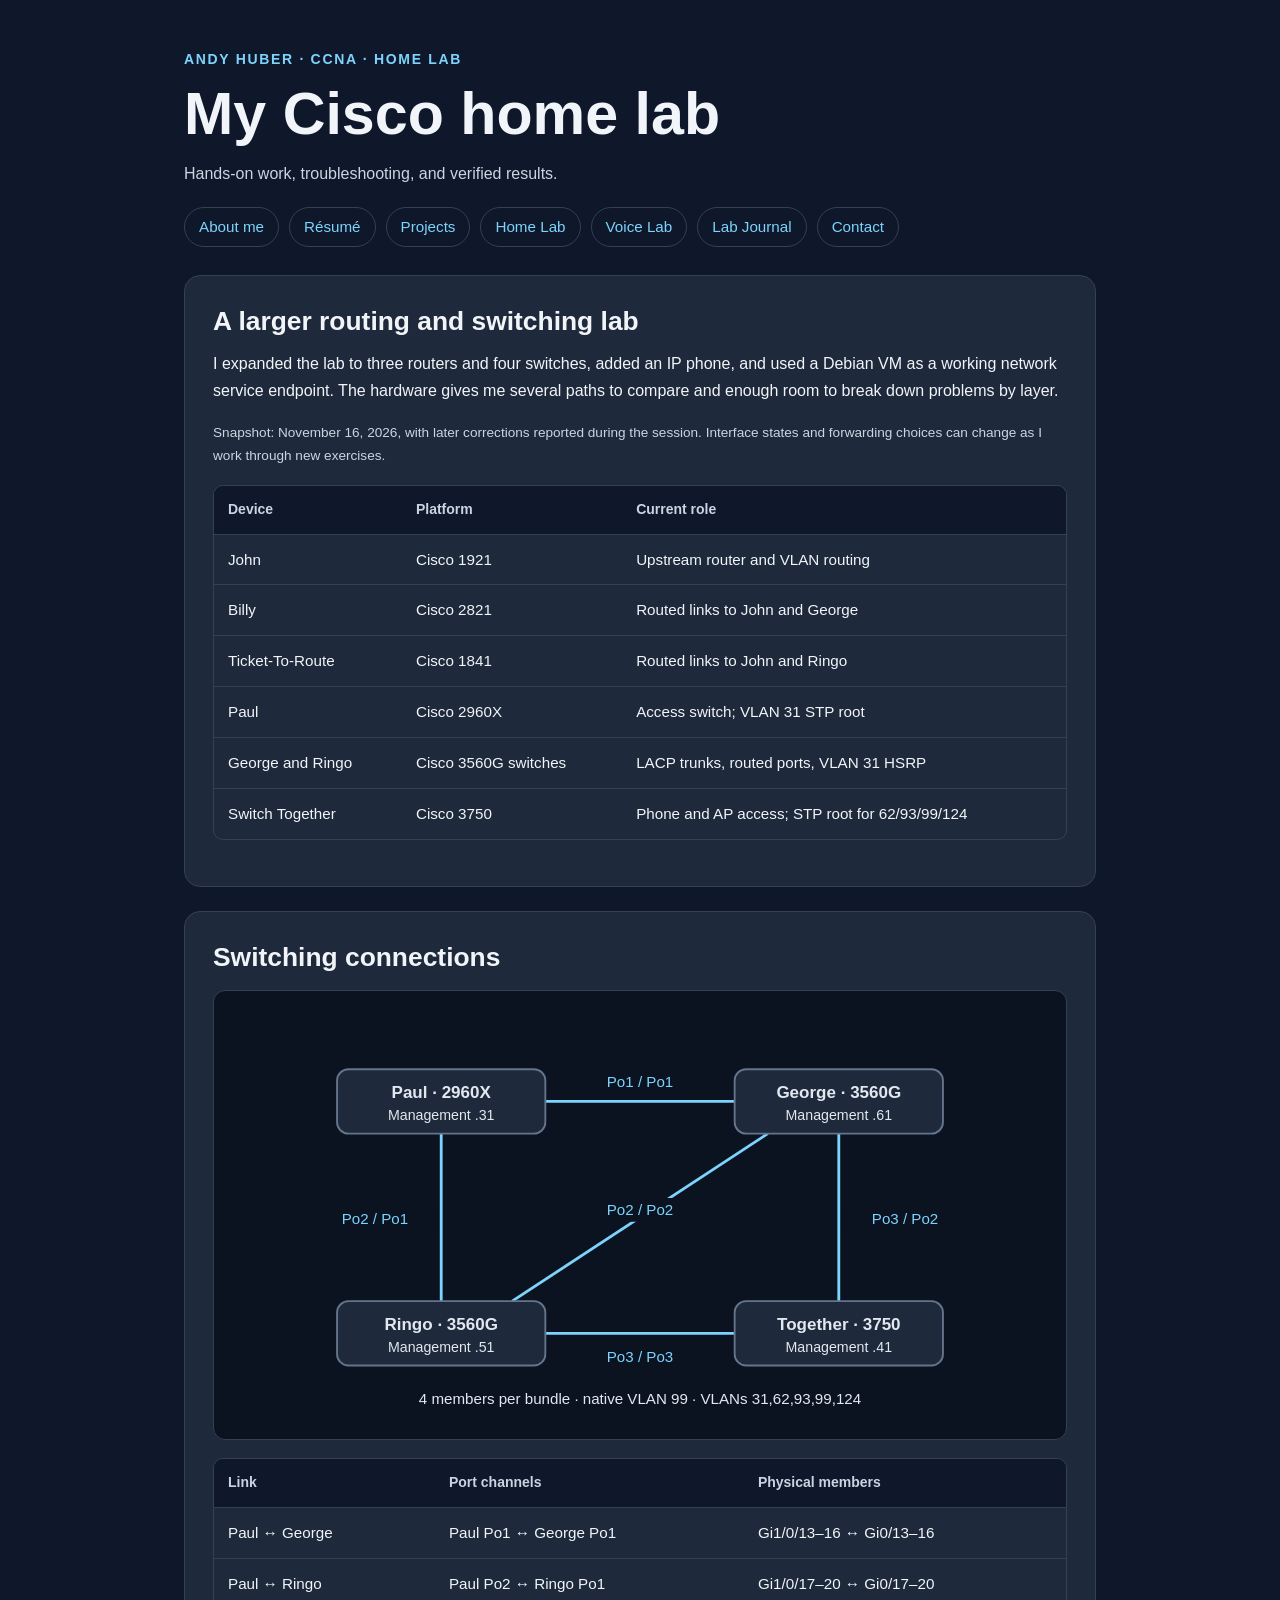
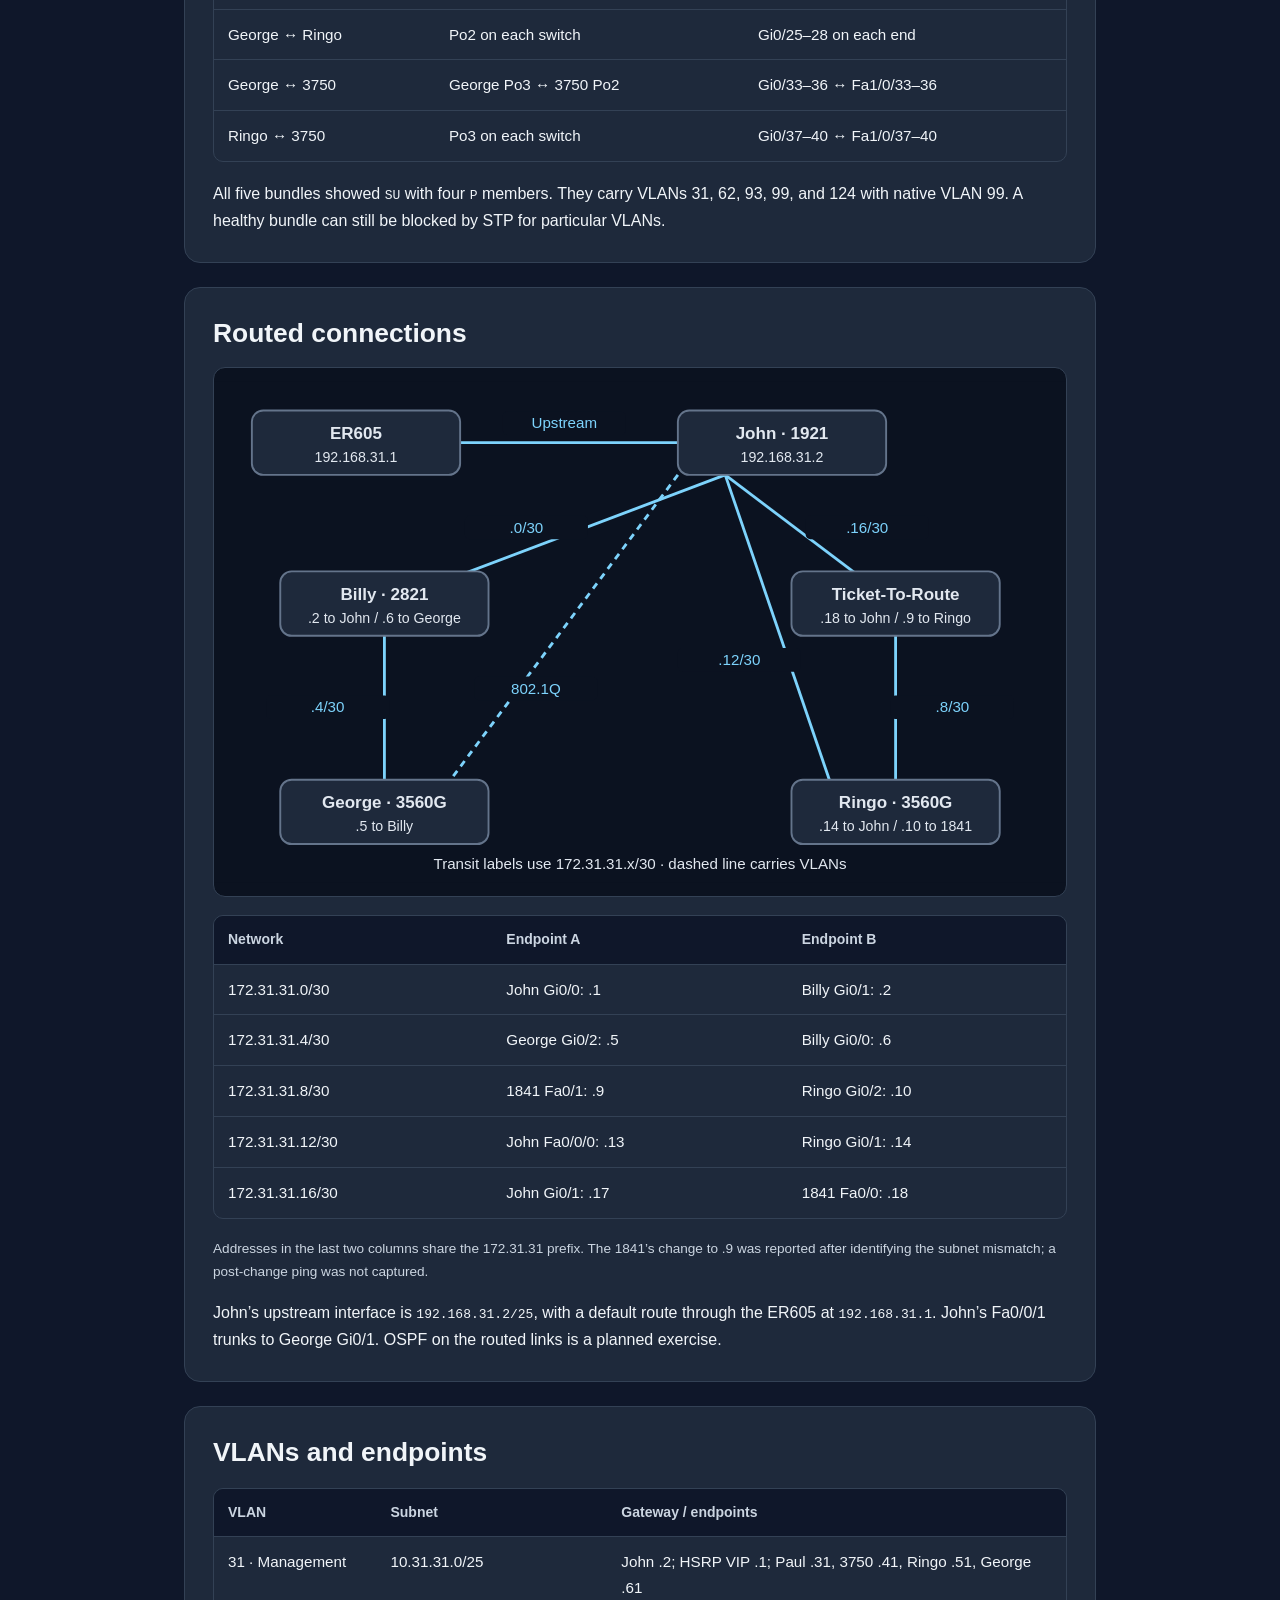
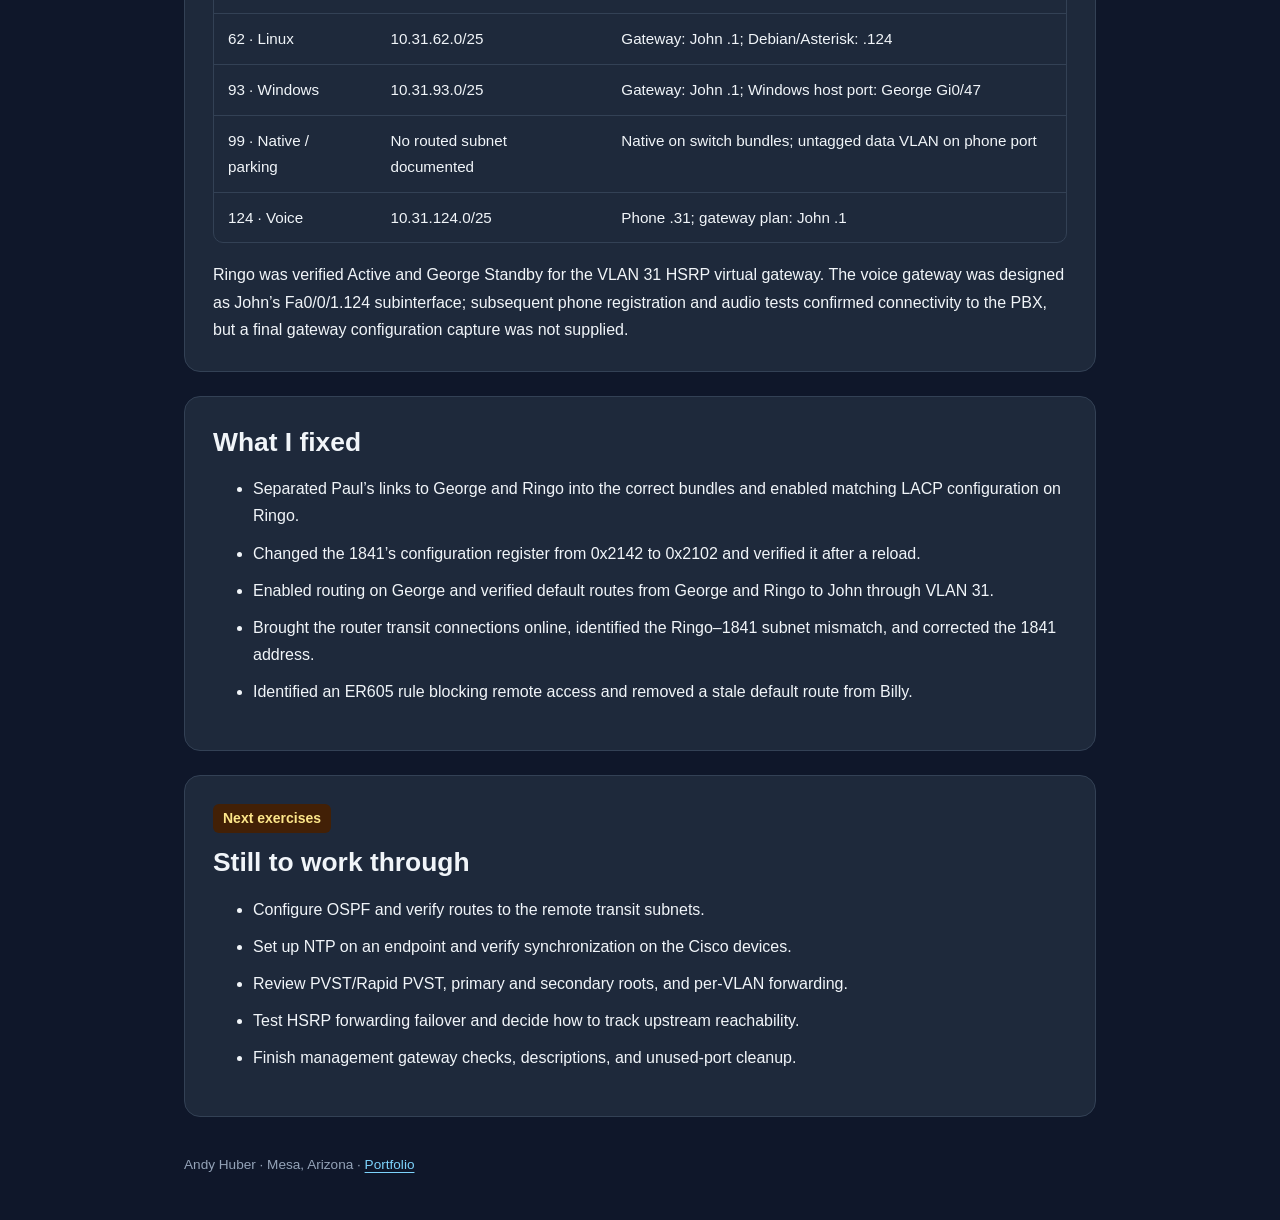
==== home-lab.html @ b241b8c8 "Add files via upload" ====
<!DOCTYPE html>
<html lang="en"><head><meta charset="UTF-8"><meta name="viewport" content="width=device-width, initial-scale=1"><title>My Cisco home lab | Andy Huber, CCNA</title><meta name="description" content="Current Cisco home lab topology, five LACP bundles, routed links, VLAN addressing, and verified troubleshooting work."><link rel="stylesheet" href="portfolio.css">  <!-- Google tag (gtag.js) -->
  <script async src="https://www.googletagmanager.com/gtag/js?id=G-H0VT97FYN4"></script>
  <script>
    window.dataLayer = window.dataLayer || [];
    function gtag(){dataLayer.push(arguments);}
    gtag('js', new Date());
    gtag('config', 'G-H0VT97FYN4');
  </script></head>
<body><a class="skip-link" href="#main">Skip to content</a><div class="page"><header><p class="location">ANDY HUBER · CCNA · HOME LAB</p><h1>My Cisco home lab</h1><p class="subtitle">Hands-on work, troubleshooting, and verified results.</p><nav aria-label="Main navigation"><a href="index.html#about">About me</a><a href="index.html#resume">Résumé</a><a href="index.html#projects">Projects</a><a href="home-lab.html">Home Lab</a><a href="asterisk-lab.html">Voice Lab</a><a href="lab-journal.html">Lab Journal</a><a href="index.html#contact">Contact</a></nav></header><main id="main"><section><h2>A larger routing and switching lab</h2><p>I expanded the lab to three routers and four switches, added an IP phone, and used a Debian VM as a working network service endpoint. The hardware gives me several paths to compare and enough room to break down problems by layer.</p><p class="note">Snapshot: November 16, 2026, with later corrections reported during the session. Interface states and forwarding choices can change as I work through new exercises.</p><div class="table-wrap" role="region" aria-label="Device table" tabindex="0"><table><thead><tr><th scope="col">Device</th><th scope="col">Platform</th><th scope="col">Current role</th></tr></thead><tbody><tr><td>John</td><td>Cisco 1921</td><td>Upstream router and VLAN routing</td></tr><tr><td>Billy</td><td>Cisco 2821</td><td>Routed links to John and George</td></tr><tr><td>Ticket-To-Route</td><td>Cisco 1841</td><td>Routed links to John and Ringo</td></tr><tr><td>Paul</td><td>Cisco 2960X</td><td>Access switch; VLAN 31 STP root</td></tr><tr><td>George and Ringo</td><td>Cisco 3560G switches</td><td>LACP trunks, routed ports, VLAN 31 HSRP</td></tr><tr><td>Switch Together</td><td>Cisco 3750</td><td>Phone and AP access; STP root for 62/93/99/124</td></tr></tbody></table></div></section>
<section><h2>Switching connections</h2><a class="diagram-link" href="switching-topology.svg" target="_blank" rel="noopener"><img class="topology" src="switching-topology.svg" alt="Four-switch topology: Paul connects to George and Ringo; George and Ringo connect to each other and the 3750. Each connection is a four-member LACP bundle." width="900" height="450"></a><div class="table-wrap" role="region" aria-label="Link table" tabindex="0"><table><thead><tr><th scope="col">Link</th><th scope="col">Port channels</th><th scope="col">Physical members</th></tr></thead><tbody><tr><td>Paul ↔ George</td><td>Paul Po1 ↔ George Po1</td><td>Gi1/0/13–16 ↔ Gi0/13–16</td></tr><tr><td>Paul ↔ Ringo</td><td>Paul Po2 ↔ Ringo Po1</td><td>Gi1/0/17–20 ↔ Gi0/17–20</td></tr><tr><td>George ↔ Ringo</td><td>Po2 on each switch</td><td>Gi0/25–28 on each end</td></tr><tr><td>George ↔ 3750</td><td>George Po3 ↔ 3750 Po2</td><td>Gi0/33–36 ↔ Fa1/0/33–36</td></tr><tr><td>Ringo ↔ 3750</td><td>Po3 on each switch</td><td>Gi0/37–40 ↔ Fa1/0/37–40</td></tr></tbody></table></div><p>All five bundles showed <code>SU</code> with four <code>P</code> members. They carry VLANs 31, 62, 93, 99, and 124 with native VLAN 99. A healthy bundle can still be blocked by STP for particular VLANs.</p></section>
<section><h2>Routed connections</h2><a class="diagram-link" href="routed-topology.svg" target="_blank" rel="noopener"><img class="topology" src="routed-topology.svg" alt="John connects upstream to ER605 and by routed links to Billy, Ringo, and the 1841. Billy connects to George, and the 1841 connects to Ringo. John also trunks VLANs to George." width="900" height="530"></a><div class="table-wrap" role="region" aria-label="Network table" tabindex="0"><table><thead><tr><th scope="col">Network</th><th scope="col">Endpoint A</th><th scope="col">Endpoint B</th></tr></thead><tbody><tr><td>172.31.31.0/30</td><td>John Gi0/0: .1</td><td>Billy Gi0/1: .2</td></tr><tr><td>172.31.31.4/30</td><td>George Gi0/2: .5</td><td>Billy Gi0/0: .6</td></tr><tr><td>172.31.31.8/30</td><td>1841 Fa0/1: .9</td><td>Ringo Gi0/2: .10</td></tr><tr><td>172.31.31.12/30</td><td>John Fa0/0/0: .13</td><td>Ringo Gi0/1: .14</td></tr><tr><td>172.31.31.16/30</td><td>John Gi0/1: .17</td><td>1841 Fa0/0: .18</td></tr></tbody></table></div><p class="note">Addresses in the last two columns share the 172.31.31 prefix. The 1841’s change to .9 was reported after identifying the subnet mismatch; a post-change ping was not captured.</p><p>John’s upstream interface is <code>192.168.31.2/25</code>, with a default route through the ER605 at <code>192.168.31.1</code>. John’s Fa0/0/1 trunks to George Gi0/1. OSPF on the routed links is a planned exercise.</p></section>
<section><h2>VLANs and endpoints</h2><div class="table-wrap" role="region" aria-label="VLAN table" tabindex="0"><table><thead><tr><th scope="col">VLAN</th><th scope="col">Subnet</th><th scope="col">Gateway / endpoints</th></tr></thead><tbody><tr><td>31 · Management</td><td>10.31.31.0/25</td><td>John .2; HSRP VIP .1; Paul .31, 3750 .41, Ringo .51, George .61</td></tr><tr><td>62 · Linux</td><td>10.31.62.0/25</td><td>Gateway: John .1; Debian/Asterisk: .124</td></tr><tr><td>93 · Windows</td><td>10.31.93.0/25</td><td>Gateway: John .1; Windows host port: George Gi0/47</td></tr><tr><td>99 · Native / parking</td><td>No routed subnet documented</td><td>Native on switch bundles; untagged data VLAN on phone port</td></tr><tr><td>124 · Voice</td><td>10.31.124.0/25</td><td>Phone .31; gateway plan: John .1</td></tr></tbody></table></div><p>Ringo was verified Active and George Standby for the VLAN 31 HSRP virtual gateway. The voice gateway was designed as John’s Fa0/0/1.124 subinterface; subsequent phone registration and audio tests confirmed connectivity to the PBX, but a final gateway configuration capture was not supplied.</p></section>
<section><h2>What I fixed</h2><ul class="next-list"><li>Separated Paul’s links to George and Ringo into the correct bundles and enabled matching LACP configuration on Ringo.</li><li>Changed the 1841’s configuration register from 0x2142 to 0x2102 and verified it after a reload.</li><li>Enabled routing on George and verified default routes from George and Ringo to John through VLAN 31.</li><li>Brought the router transit connections online, identified the Ringo–1841 subnet mismatch, and corrected the 1841 address.</li><li>Identified an ER605 rule blocking remote access and removed a stale default route from Billy.</li></ul></section>
<section><span class="badge planned">Next exercises</span><h2>Still to work through</h2><ul class="next-list"><li>Configure OSPF and verify routes to the remote transit subnets.</li><li>Set up NTP on an endpoint and verify synchronization on the Cisco devices.</li><li>Review PVST/Rapid PVST, primary and secondary roots, and per-VLAN forwarding.</li><li>Test HSRP forwarding failover and decide how to track upstream reachability.</li><li>Finish management gateway checks, descriptions, and unused-port cleanup.</li></ul></section></main><footer>Andy Huber · Mesa, Arizona · <a href="index.html">Portfolio</a></footer></div>  <!-- Cloudflare Web Analytics -->
  <script type="module" src="https://static.cloudflareinsights.com/beacon.min.js" data-cf-beacon='{"token":"07d99b23a81049009a8aa54aee724ecf"}'></script>
  <!-- End Cloudflare Web Analytics --></body></html>
---- portfolio.css ----
:root {
      color-scheme: dark;
      --background: #0f172a;
      --panel: #1e293b;
      --border: #334155;
      --text: #f1f5f9;
      --muted: #cbd5e1;
      --link: #7dd3fc;
    }
    * { box-sizing: border-box; }
    html { scroll-padding-top: 24px; }
    body {
      margin: 0;
      background: var(--background);
      color: var(--text);
      font-family: Arial, sans-serif;
      line-height: 1.7;
    }
    .page { max-width: 960px; margin: 0 auto; padding: 48px 24px 24px; }
    header { margin-bottom: 28px; }
    .location {
      margin: 0 0 8px;
      font-size: 0.8rem;
      font-weight: bold;
      letter-spacing: 0.12em;
      color: var(--link);
    }
    h1 { margin: 0; font-size: clamp(2.4rem, 7vw, 3.7rem); line-height: 1.15; }
    .subtitle { margin: 12px 0 20px; color: var(--muted); }
    h2 { margin: 0 0 12px; font-size: 1.65rem; line-height: 1.3; }
    h3 { margin: 0 0 10px; font-size: 1.25rem; line-height: 1.4; }
    p { margin: 0 0 16px; }
    p:last-child { margin-bottom: 0; }
    a { color: var(--link); text-underline-offset: 3px; }
    a:hover { color: #bae6fd; }
    a:focus-visible, summary:focus-visible, pre:focus-visible {
      outline: 3px solid #7dd3fc;
      outline-offset: 4px;
    }
    nav { display: flex; flex-wrap: wrap; gap: 10px; }
    nav a {
      padding: 6px 14px;
      border: 1px solid var(--border);
      border-radius: 999px;
      text-decoration: none;
      font-size: 0.95rem;
    }
    nav a:hover { background: var(--panel); }
    section {
      background: var(--panel);
      border: 1px solid var(--border);
      border-radius: 16px;
      padding: 28px;
      margin: 24px 0;
    }
    .actions { display: flex; flex-wrap: wrap; gap: 12px; margin: 18px 0 0; }
    .button {
      display: inline-flex;
      justify-content: center;
      align-items: center;
      padding: 10px 18px;
      border: 1px solid #7dd3fc;
      border-radius: 8px;
      font-weight: bold;
      text-decoration: none;
      min-height: 44px;
    }
    .button.primary { background: #7dd3fc; color: #0f172a; }
    .button.primary:hover { background: #bae6fd; }
    .button.secondary:hover { background: #0f172a; }
    .tags {
      display: flex;
      flex-wrap: wrap;
      gap: 8px;
      list-style: none;
      padding: 0;
      margin: 16px 0;
    }
    .tags li {
      background: #0f172a;
      border: 1px solid var(--border);
      border-radius: 999px;
      padding: 3px 10px;
      font-size: 0.8rem;
      color: var(--muted);
    }
    .lab-project + .lab-project {
      margin-top: 32px;
      padding-top: 28px;
      border-top: 1px solid #475569;
    }
    .project-list { padding-left: 22px; margin: 16px 0 20px; }
    .project-list li + li { margin-top: 4px; }
    figure { margin: 20px 0 0; }
    .diagram-link { display: block; border-radius: 12px; }
    .diagram {
      display: block;
      width: 100%;
      height: auto;
      background: white;
      border: 1px solid var(--border);
      border-radius: 12px;
    }
    figcaption, .snapshot, .note { font-size: 0.85rem; color: var(--muted); }
    figcaption { margin-top: 10px; }
    .results {
      display: grid;
      grid-template-columns: repeat(3, minmax(0, 1fr));
      gap: 12px;
      margin: 20px 0;
    }
    .results div {
      background: #0f172a;
      border: 1px solid var(--border);
      border-radius: 10px;
      padding: 14px;
    }
    .results dt { color: var(--muted); font-size: 0.8rem; }
    .results dd { margin: 4px 0 0; font-size: 1.1rem; font-weight: bold; }
    .finding {
      background: #0f172a;
      border-left: 3px solid #7dd3fc;
      border-radius: 0 8px 8px 0;
      padding: 14px 16px;
      margin: 18px 0;
    }
    .finding code, p code { overflow-wrap: anywhere; }
    .evidence {
      margin-top: 14px;
      padding: 16px;
      background: #0b1220;
      border: 1px solid var(--border);
      border-radius: 10px;
    }
    .evidence summary { cursor: pointer; color: var(--link); font-weight: bold; }
    .evidence[open] summary { margin-bottom: 14px; }
    .evidence pre {
      overflow: auto;
      max-height: 420px;
      white-space: pre;
      margin: 0;
      padding: 4px 0 8px;
      font: 13px/1.6 Consolas, "Liberation Mono", monospace;
      color: #e2e8f0;
    }
    footer { padding: 12px 0 20px; color: #94a3b8; font-size: 0.85rem; }
    @media (max-width: 600px) {
      .page { padding: 32px 16px 16px; }
      section { padding: 20px; border-radius: 12px; }
      .results { grid-template-columns: 1fr; }
      .actions .button { flex: 1 1 180px; }
      .evidence { padding: 12px; }
    }
  
    .location, .tags li, .results dt, .badge, th { font-size: .875rem; }
    .project-grid { display:grid; grid-template-columns:repeat(2,minmax(0,1fr)); gap:20px; }
    .project-card { border:1px solid var(--border); border-radius:12px; padding:22px; background:#0f172a; }
    .project-card p { color:var(--muted); }
    .badge { display:inline-block; padding:3px 10px; border-radius:6px; font-weight:bold; margin-bottom:12px; background:#123b3b; color:#99f6e4; }
    .badge.planned { background:#422006; color:#fde68a; }
    .table-wrap { overflow-x:auto; border:1px solid var(--border); border-radius:10px; margin:18px 0; }
    table { width:100%; border-collapse:collapse; min-width:580px; font-size:.95rem; }
    th,td { text-align:left; padding:12px 14px; border-bottom:1px solid var(--border); vertical-align:top; }
    th { background:#0f172a; color:#cbd5e1; } tr:last-child td { border-bottom:0; }
    .diagram { background:#0b1220; } .diagram-link { margin:16px 0; }
    .topology { width:100%; display:block; border:1px solid var(--border); border-radius:12px; background:#0b1220; }
    .skip-link { position:absolute;top:-80px;left:16px;background:#7dd3fc;color:#0f172a;padding:10px;z-index:10; }
    .skip-link:focus { top:10px; }
    pre { overflow-x:auto; background:#0b1220; padding:16px; border-radius:8px; font: .875rem/1.6 Consolas,monospace; }
    .next-list li + li { margin-top:10px; }
    @media(max-width:600px) { .project-grid { grid-template-columns:1fr; } .project-card { padding:18px; } }
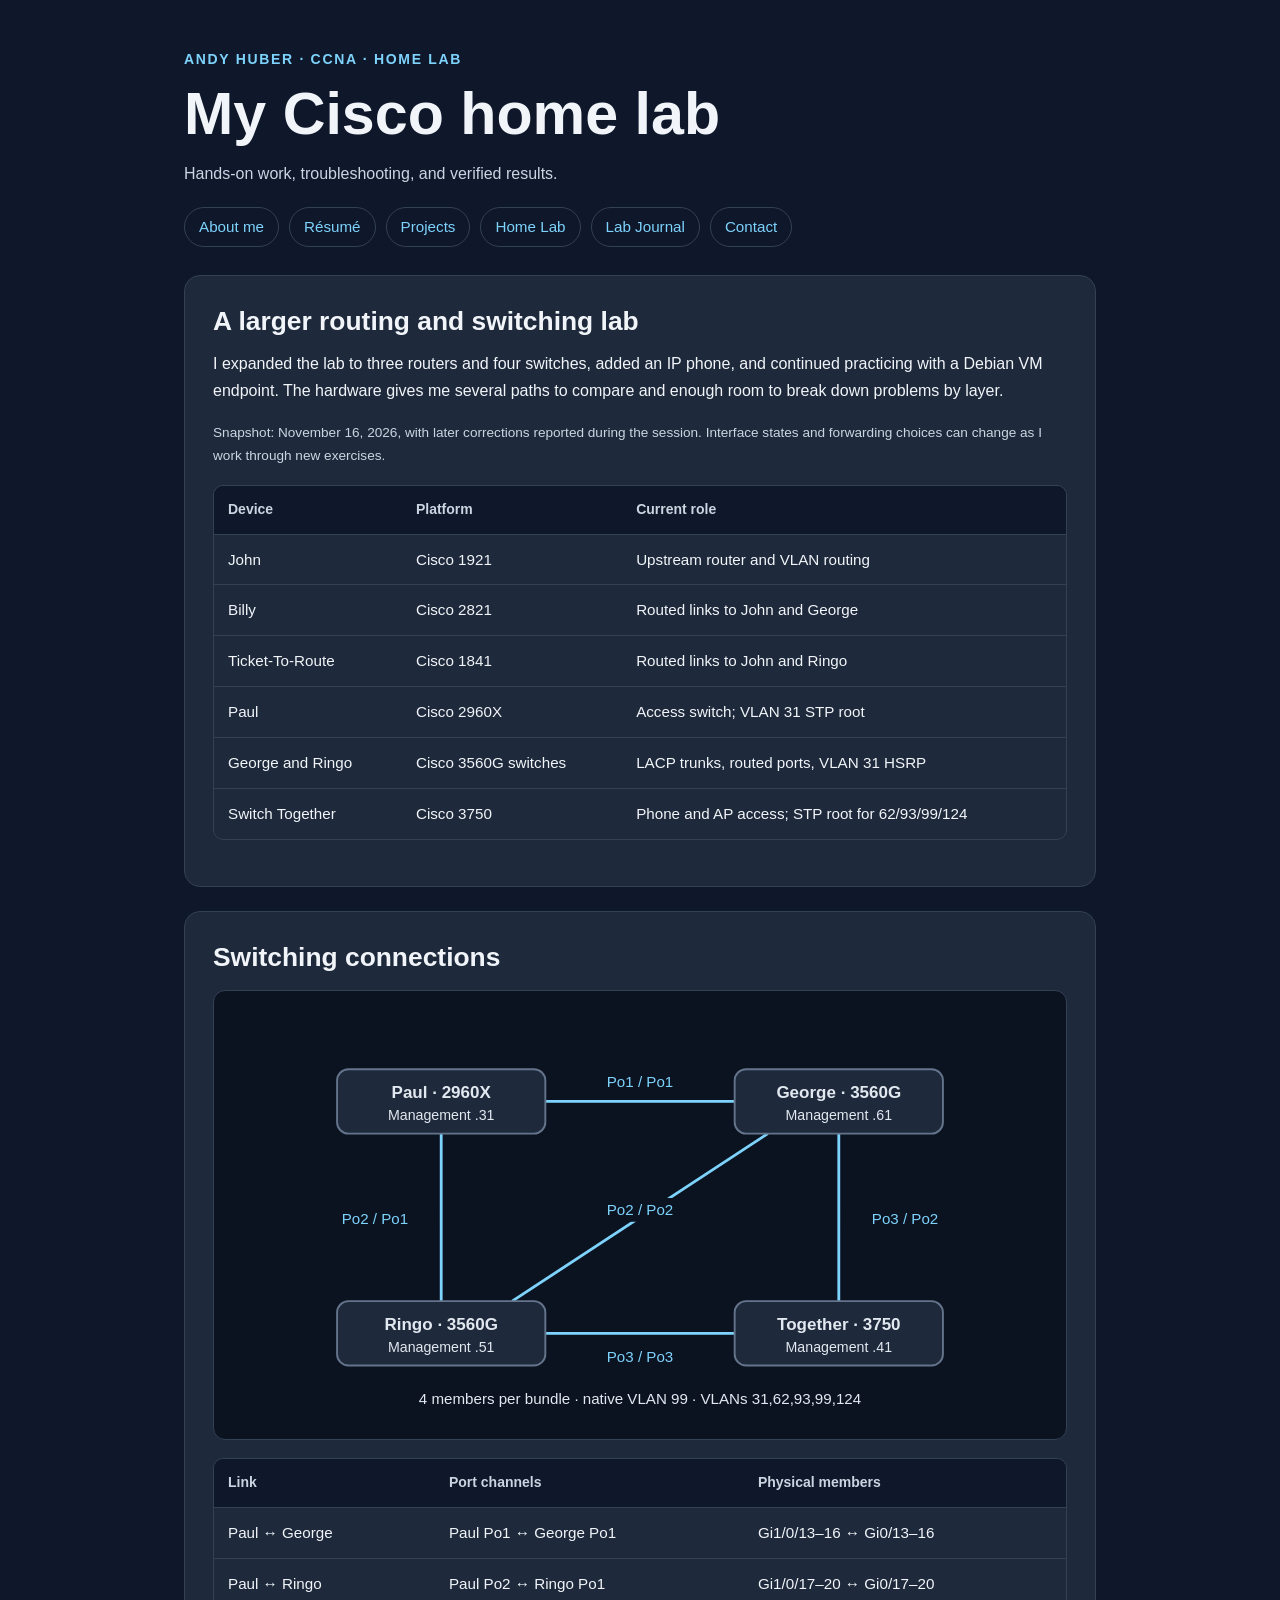
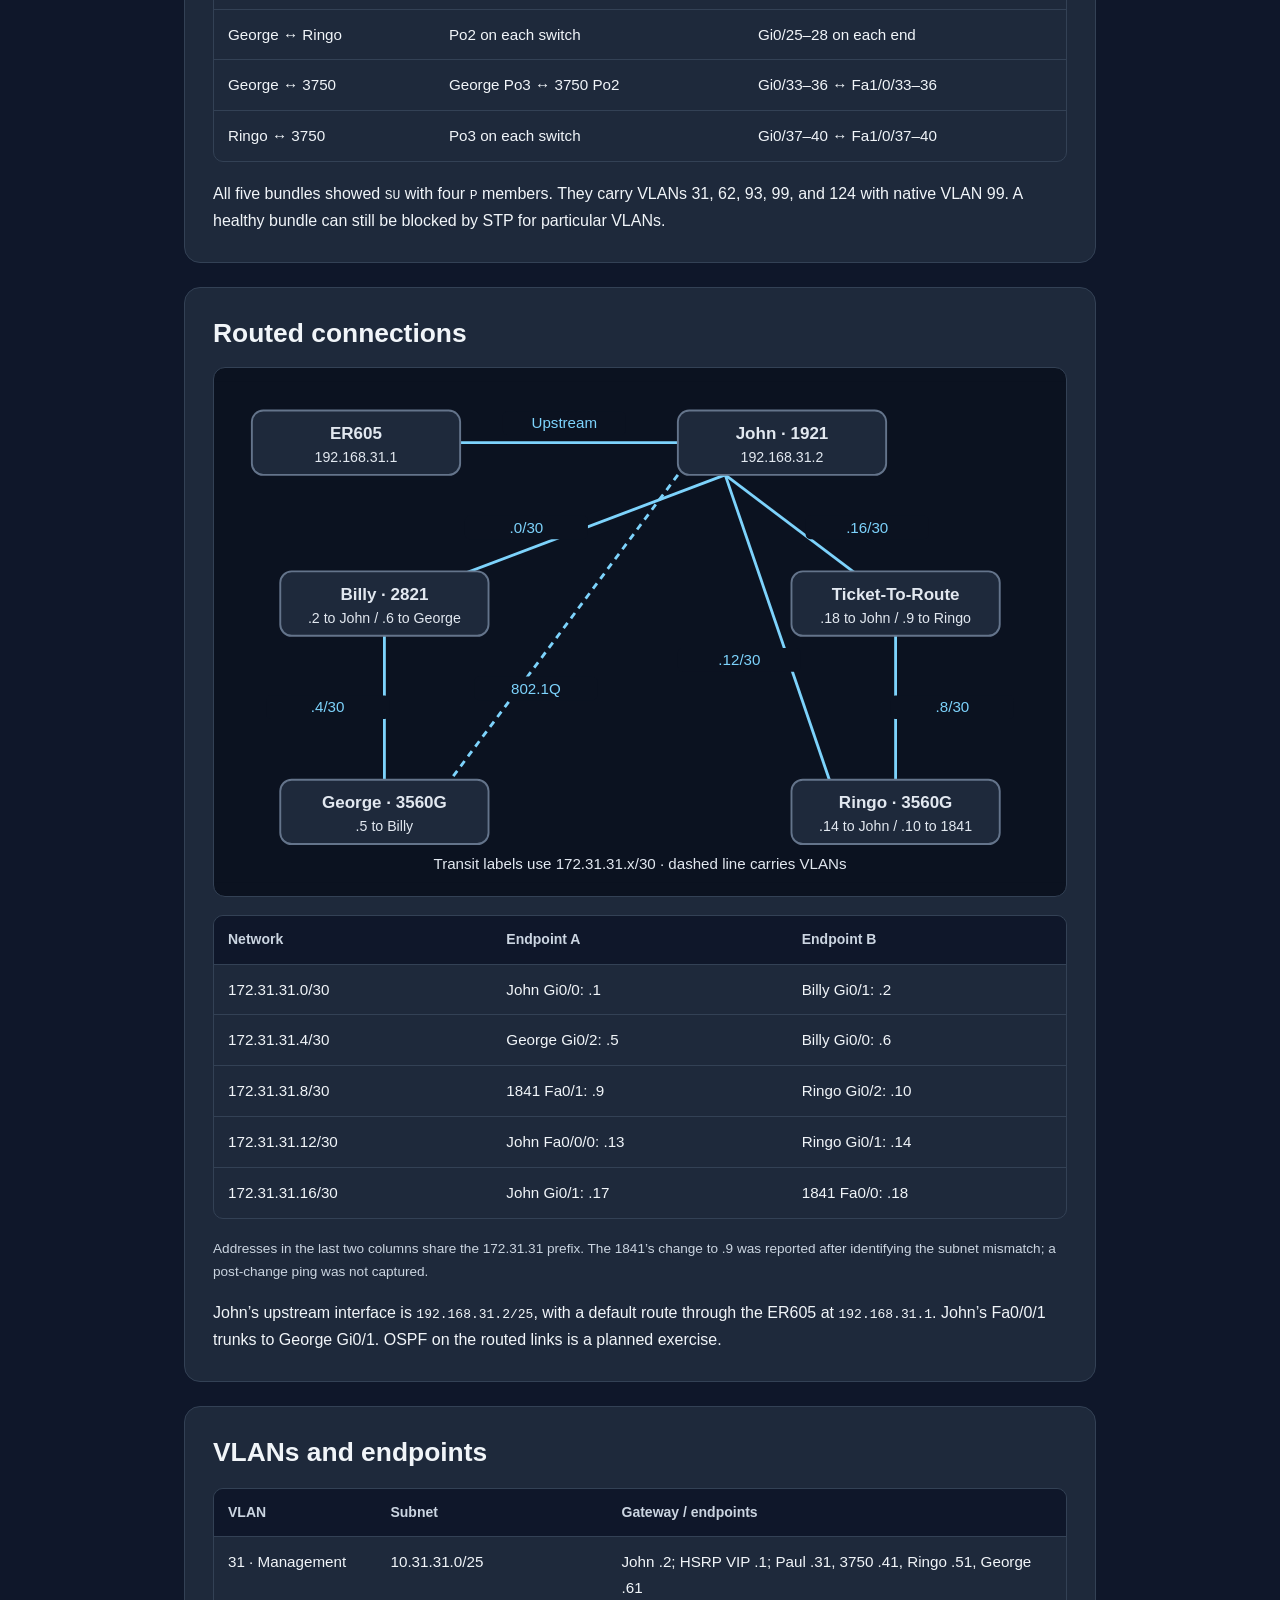
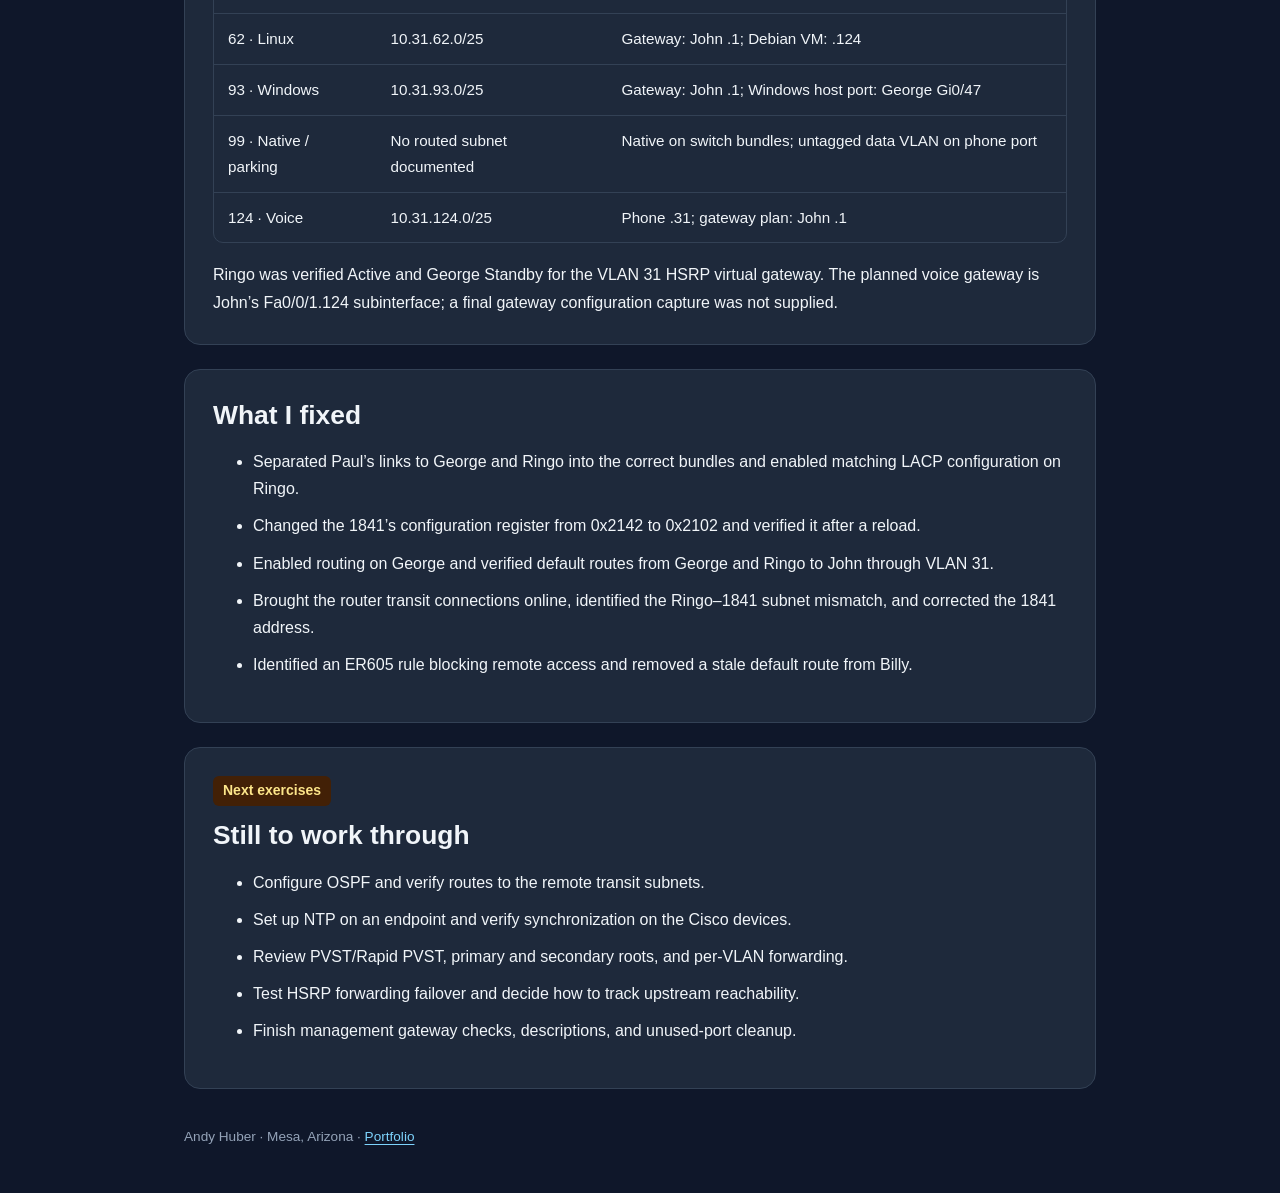
==== commit ec3e516b: "Add files via upload" ====
--- a/home-lab.html
+++ b/home-lab.html
@@ -7,10 +7,10 @@
     gtag('js', new Date());
     gtag('config', 'G-H0VT97FYN4');
   </script></head>
-<body><a class="skip-link" href="#main">Skip to content</a><div class="page"><header><p class="location">ANDY HUBER · CCNA · HOME LAB</p><h1>My Cisco home lab</h1><p class="subtitle">Hands-on work, troubleshooting, and verified results.</p><nav aria-label="Main navigation"><a href="index.html#about">About me</a><a href="index.html#resume">Résumé</a><a href="index.html#projects">Projects</a><a href="home-lab.html">Home Lab</a><a href="asterisk-lab.html">Voice Lab</a><a href="lab-journal.html">Lab Journal</a><a href="index.html#contact">Contact</a></nav></header><main id="main"><section><h2>A larger routing and switching lab</h2><p>I expanded the lab to three routers and four switches, added an IP phone, and used a Debian VM as a working network service endpoint. The hardware gives me several paths to compare and enough room to break down problems by layer.</p><p class="note">Snapshot: November 16, 2026, with later corrections reported during the session. Interface states and forwarding choices can change as I work through new exercises.</p><div class="table-wrap" role="region" aria-label="Device table" tabindex="0"><table><thead><tr><th scope="col">Device</th><th scope="col">Platform</th><th scope="col">Current role</th></tr></thead><tbody><tr><td>John</td><td>Cisco 1921</td><td>Upstream router and VLAN routing</td></tr><tr><td>Billy</td><td>Cisco 2821</td><td>Routed links to John and George</td></tr><tr><td>Ticket-To-Route</td><td>Cisco 1841</td><td>Routed links to John and Ringo</td></tr><tr><td>Paul</td><td>Cisco 2960X</td><td>Access switch; VLAN 31 STP root</td></tr><tr><td>George and Ringo</td><td>Cisco 3560G switches</td><td>LACP trunks, routed ports, VLAN 31 HSRP</td></tr><tr><td>Switch Together</td><td>Cisco 3750</td><td>Phone and AP access; STP root for 62/93/99/124</td></tr></tbody></table></div></section>
+<body><a class="skip-link" href="#main">Skip to content</a><div class="page"><header><p class="location">ANDY HUBER · CCNA · HOME LAB</p><h1>My Cisco home lab</h1><p class="subtitle">Hands-on work, troubleshooting, and verified results.</p><nav aria-label="Main navigation"><a href="index.html#about">About me</a><a href="index.html#resume">Résumé</a><a href="index.html#projects">Projects</a><a href="home-lab.html">Home Lab</a><a href="lab-journal.html">Lab Journal</a><a href="index.html#contact">Contact</a></nav></header><main id="main"><section><h2>A larger routing and switching lab</h2><p>I expanded the lab to three routers and four switches, added an IP phone, and continued practicing with a Debian VM endpoint. The hardware gives me several paths to compare and enough room to break down problems by layer.</p><p class="note">Snapshot: November 16, 2026, with later corrections reported during the session. Interface states and forwarding choices can change as I work through new exercises.</p><div class="table-wrap" role="region" aria-label="Device table" tabindex="0"><table><thead><tr><th scope="col">Device</th><th scope="col">Platform</th><th scope="col">Current role</th></tr></thead><tbody><tr><td>John</td><td>Cisco 1921</td><td>Upstream router and VLAN routing</td></tr><tr><td>Billy</td><td>Cisco 2821</td><td>Routed links to John and George</td></tr><tr><td>Ticket-To-Route</td><td>Cisco 1841</td><td>Routed links to John and Ringo</td></tr><tr><td>Paul</td><td>Cisco 2960X</td><td>Access switch; VLAN 31 STP root</td></tr><tr><td>George and Ringo</td><td>Cisco 3560G switches</td><td>LACP trunks, routed ports, VLAN 31 HSRP</td></tr><tr><td>Switch Together</td><td>Cisco 3750</td><td>Phone and AP access; STP root for 62/93/99/124</td></tr></tbody></table></div></section>
 <section><h2>Switching connections</h2><a class="diagram-link" href="switching-topology.svg" target="_blank" rel="noopener"><img class="topology" src="switching-topology.svg" alt="Four-switch topology: Paul connects to George and Ringo; George and Ringo connect to each other and the 3750. Each connection is a four-member LACP bundle." width="900" height="450"></a><div class="table-wrap" role="region" aria-label="Link table" tabindex="0"><table><thead><tr><th scope="col">Link</th><th scope="col">Port channels</th><th scope="col">Physical members</th></tr></thead><tbody><tr><td>Paul ↔ George</td><td>Paul Po1 ↔ George Po1</td><td>Gi1/0/13–16 ↔ Gi0/13–16</td></tr><tr><td>Paul ↔ Ringo</td><td>Paul Po2 ↔ Ringo Po1</td><td>Gi1/0/17–20 ↔ Gi0/17–20</td></tr><tr><td>George ↔ Ringo</td><td>Po2 on each switch</td><td>Gi0/25–28 on each end</td></tr><tr><td>George ↔ 3750</td><td>George Po3 ↔ 3750 Po2</td><td>Gi0/33–36 ↔ Fa1/0/33–36</td></tr><tr><td>Ringo ↔ 3750</td><td>Po3 on each switch</td><td>Gi0/37–40 ↔ Fa1/0/37–40</td></tr></tbody></table></div><p>All five bundles showed <code>SU</code> with four <code>P</code> members. They carry VLANs 31, 62, 93, 99, and 124 with native VLAN 99. A healthy bundle can still be blocked by STP for particular VLANs.</p></section>
 <section><h2>Routed connections</h2><a class="diagram-link" href="routed-topology.svg" target="_blank" rel="noopener"><img class="topology" src="routed-topology.svg" alt="John connects upstream to ER605 and by routed links to Billy, Ringo, and the 1841. Billy connects to George, and the 1841 connects to Ringo. John also trunks VLANs to George." width="900" height="530"></a><div class="table-wrap" role="region" aria-label="Network table" tabindex="0"><table><thead><tr><th scope="col">Network</th><th scope="col">Endpoint A</th><th scope="col">Endpoint B</th></tr></thead><tbody><tr><td>172.31.31.0/30</td><td>John Gi0/0: .1</td><td>Billy Gi0/1: .2</td></tr><tr><td>172.31.31.4/30</td><td>George Gi0/2: .5</td><td>Billy Gi0/0: .6</td></tr><tr><td>172.31.31.8/30</td><td>1841 Fa0/1: .9</td><td>Ringo Gi0/2: .10</td></tr><tr><td>172.31.31.12/30</td><td>John Fa0/0/0: .13</td><td>Ringo Gi0/1: .14</td></tr><tr><td>172.31.31.16/30</td><td>John Gi0/1: .17</td><td>1841 Fa0/0: .18</td></tr></tbody></table></div><p class="note">Addresses in the last two columns share the 172.31.31 prefix. The 1841’s change to .9 was reported after identifying the subnet mismatch; a post-change ping was not captured.</p><p>John’s upstream interface is <code>192.168.31.2/25</code>, with a default route through the ER605 at <code>192.168.31.1</code>. John’s Fa0/0/1 trunks to George Gi0/1. OSPF on the routed links is a planned exercise.</p></section>
-<section><h2>VLANs and endpoints</h2><div class="table-wrap" role="region" aria-label="VLAN table" tabindex="0"><table><thead><tr><th scope="col">VLAN</th><th scope="col">Subnet</th><th scope="col">Gateway / endpoints</th></tr></thead><tbody><tr><td>31 · Management</td><td>10.31.31.0/25</td><td>John .2; HSRP VIP .1; Paul .31, 3750 .41, Ringo .51, George .61</td></tr><tr><td>62 · Linux</td><td>10.31.62.0/25</td><td>Gateway: John .1; Debian/Asterisk: .124</td></tr><tr><td>93 · Windows</td><td>10.31.93.0/25</td><td>Gateway: John .1; Windows host port: George Gi0/47</td></tr><tr><td>99 · Native / parking</td><td>No routed subnet documented</td><td>Native on switch bundles; untagged data VLAN on phone port</td></tr><tr><td>124 · Voice</td><td>10.31.124.0/25</td><td>Phone .31; gateway plan: John .1</td></tr></tbody></table></div><p>Ringo was verified Active and George Standby for the VLAN 31 HSRP virtual gateway. The voice gateway was designed as John’s Fa0/0/1.124 subinterface; subsequent phone registration and audio tests confirmed connectivity to the PBX, but a final gateway configuration capture was not supplied.</p></section>
+<section><h2>VLANs and endpoints</h2><div class="table-wrap" role="region" aria-label="VLAN table" tabindex="0"><table><thead><tr><th scope="col">VLAN</th><th scope="col">Subnet</th><th scope="col">Gateway / endpoints</th></tr></thead><tbody><tr><td>31 · Management</td><td>10.31.31.0/25</td><td>John .2; HSRP VIP .1; Paul .31, 3750 .41, Ringo .51, George .61</td></tr><tr><td>62 · Linux</td><td>10.31.62.0/25</td><td>Gateway: John .1; Debian VM: .124</td></tr><tr><td>93 · Windows</td><td>10.31.93.0/25</td><td>Gateway: John .1; Windows host port: George Gi0/47</td></tr><tr><td>99 · Native / parking</td><td>No routed subnet documented</td><td>Native on switch bundles; untagged data VLAN on phone port</td></tr><tr><td>124 · Voice</td><td>10.31.124.0/25</td><td>Phone .31; gateway plan: John .1</td></tr></tbody></table></div><p>Ringo was verified Active and George Standby for the VLAN 31 HSRP virtual gateway. The planned voice gateway is John’s Fa0/0/1.124 subinterface; a final gateway configuration capture was not supplied.</p></section>
 <section><h2>What I fixed</h2><ul class="next-list"><li>Separated Paul’s links to George and Ringo into the correct bundles and enabled matching LACP configuration on Ringo.</li><li>Changed the 1841’s configuration register from 0x2142 to 0x2102 and verified it after a reload.</li><li>Enabled routing on George and verified default routes from George and Ringo to John through VLAN 31.</li><li>Brought the router transit connections online, identified the Ringo–1841 subnet mismatch, and corrected the 1841 address.</li><li>Identified an ER605 rule blocking remote access and removed a stale default route from Billy.</li></ul></section>
 <section><span class="badge planned">Next exercises</span><h2>Still to work through</h2><ul class="next-list"><li>Configure OSPF and verify routes to the remote transit subnets.</li><li>Set up NTP on an endpoint and verify synchronization on the Cisco devices.</li><li>Review PVST/Rapid PVST, primary and secondary roots, and per-VLAN forwarding.</li><li>Test HSRP forwarding failover and decide how to track upstream reachability.</li><li>Finish management gateway checks, descriptions, and unused-port cleanup.</li></ul></section></main><footer>Andy Huber · Mesa, Arizona · <a href="index.html">Portfolio</a></footer></div>  <!-- Cloudflare Web Analytics -->
   <script type="module" src="https://static.cloudflareinsights.com/beacon.min.js" data-cf-beacon='{"token":"07d99b23a81049009a8aa54aee724ecf"}'></script>
